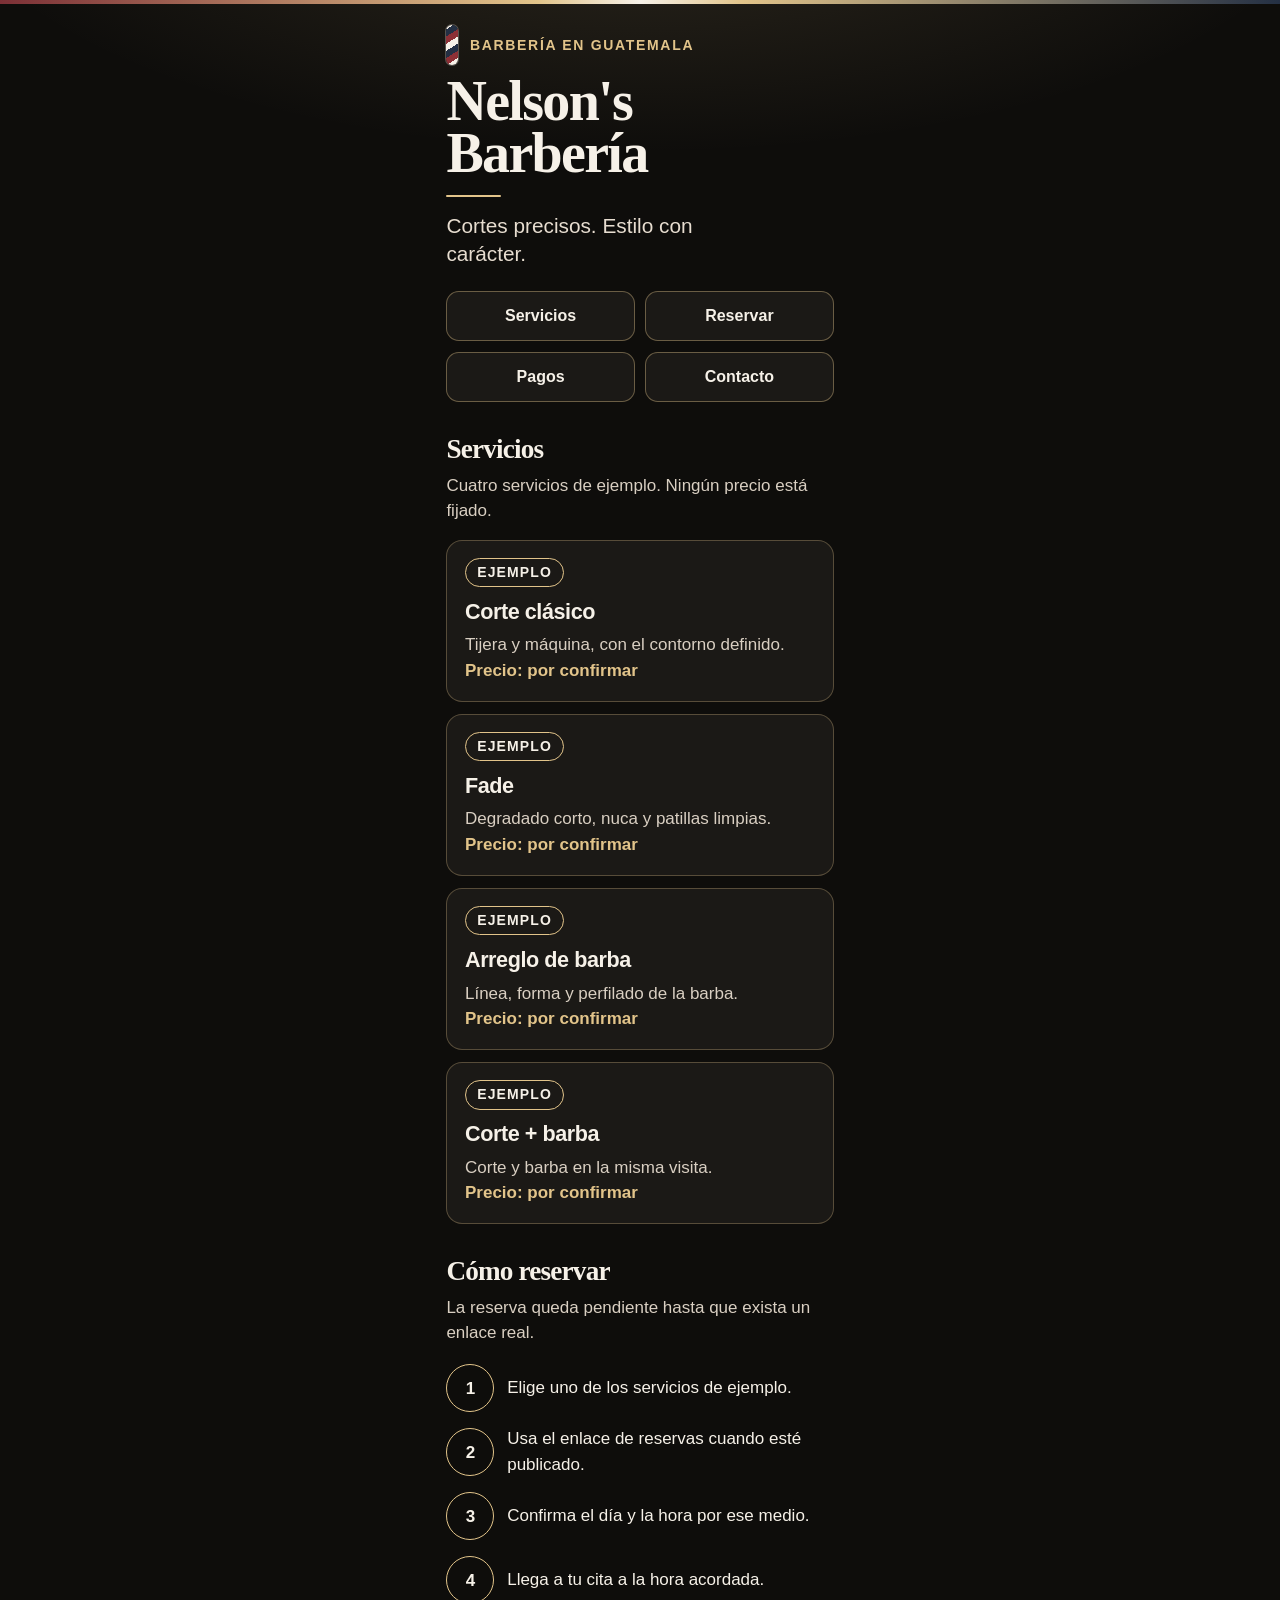
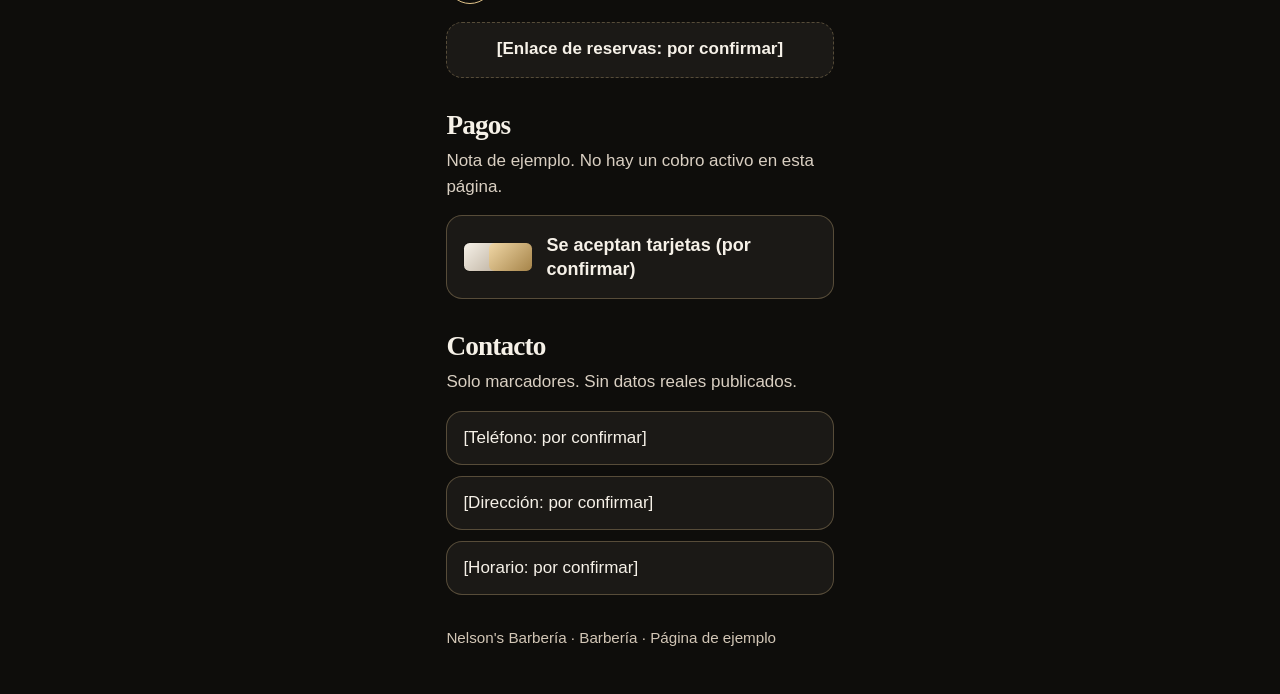
==== barberia/index.html @ 422c8b0a "Add barberia test page Co-authored-by: tikalzteca-dominator <tikalzteca-dominator@users.noreply.gith" ====
<!DOCTYPE html>
<html lang="es">
<head>
<meta charset="utf-8">
<meta name="viewport" content="width=device-width, initial-scale=1">
<meta name="color-scheme" content="dark">
<meta name="robots" content="noindex">
<meta name="description" content="Nelson's Barbería, barbería. Página de ejemplo con servicios, reservas y contacto por confirmar.">
<title>Nelson's Barbería</title>
<style>
  *, *::before, *::after { box-sizing: border-box; }
  html { text-size-adjust: 100%; scroll-behavior: smooth; }
  body {
    margin: 0;
    color: #f6f1e8;
    background:
      radial-gradient(80rem 32rem at 50% -8rem, rgba(226, 196, 138, 0.16), transparent 55%),
      #0e0d0b;
    font-family: "Segoe UI", Roboto, "Helvetica Neue", Arial, sans-serif;
    font-size: 1.0625rem;
    line-height: 1.5;
    -webkit-font-smoothing: antialiased;
  }
  body::before {
    content: "";
    display: block;
    height: 0.22rem;
    background: linear-gradient(90deg, #7c3036 0%, #e2c48a 42%, #f6f1e8 50%, #e2c48a 58%, #243044 100%);
  }
  .wrap {
    width: 100%;
    max-width: 26.5rem;
    margin: 0 auto;
    padding: 1.35rem 1.15rem 2.75rem;
  }
  .brandline {
    display: flex;
    align-items: center;
    gap: 0.75rem;
  }
  .pole {
    width: 0.72rem;
    height: 2.5rem;
    flex: 0 0 auto;
    border-radius: 999px;
    background: repeating-linear-gradient(
      -32deg,
      #f6f1e8 0 0.38rem,
      #8d3036 0.38rem 0.76rem,
      #243044 0.76rem 1.14rem
    );
    box-shadow: 0 0 0 1px rgba(246, 241, 232, 0.28);
  }
  .eyebrow {
    margin: 0;
    color: #e2c48a;
    font-size: 0.875rem;
    font-weight: 700;
    letter-spacing: 0.12em;
    text-transform: uppercase;
  }
  h1, h2 {
    font-family: Georgia, "Times New Roman", Times, serif;
    font-weight: 600;
    letter-spacing: -0.03em;
  }
  h1 {
    margin: 0.7rem 0 0;
    font-size: 3.5rem;
    line-height: 0.92;
  }
  .rule {
    width: 3.4rem;
    height: 0.18rem;
    margin: 0.95rem 0 0.9rem;
    border-radius: 999px;
    background: #e2c48a;
  }
  .tagline {
    margin: 0;
    max-width: 16rem;
    color: #e7ddd0;
    font-size: 1.3rem;
    line-height: 1.35;
  }
  .nav {
    display: grid;
    grid-template-columns: 1fr 1fr;
    gap: 0.65rem;
    margin-top: 1.45rem;
  }
  .nav a {
    min-height: 3.15rem;
    display: flex;
    align-items: center;
    justify-content: center;
    padding: 0.7rem 0.8rem;
    border: 1px solid rgba(226, 196, 138, 0.4);
    border-radius: 0.8rem;
    background: #1b1916;
    color: #f6f1e8;
    font-size: 1rem;
    font-weight: 650;
    text-decoration: none;
  }
  .nav a:focus-visible {
    outline: 2px solid #e2c48a;
    outline-offset: 3px;
  }
  section { margin-top: 2rem; scroll-margin-top: 0.8rem; }
  h2 { margin: 0 0 0.45rem; font-size: 1.7rem; line-height: 1.15; }
  .lead { margin: 0 0 1rem; color: #d9cfc2; }
  .card, .contact li, .pay, .slot {
    background: #1b1916;
    border: 1px solid rgba(226, 196, 138, 0.3);
    border-radius: 1rem;
  }
  .card { padding: 1.05rem 1.1rem 1.1rem; margin: 0 0 0.75rem; }
  .badge {
    display: inline-flex;
    align-items: center;
    min-height: 1.85rem;
    margin: 0;
    padding: 0.15rem 0.7rem;
    border: 1px solid #e2c48a;
    border-radius: 999px;
    color: #f6f1e8;
    font-size: 0.875rem;
    font-weight: 700;
    letter-spacing: 0.08em;
    text-transform: uppercase;
  }
  .card h3 {
    margin: 0.55rem 0 0.25rem;
    font-size: 1.35rem;
    font-weight: 700;
    letter-spacing: -0.02em;
  }
  .card p, .steps p { margin: 0; }
  .desc { color: #d9cfc2; }
  .price {
    margin-top: 0.75rem;
    color: #e2c48a;
    font-weight: 700;
  }
  .steps {
    margin: 0 0 1rem;
    padding: 0;
    list-style: none;
    counter-reset: paso;
  }
  .steps li {
    counter-increment: paso;
    display: grid;
    grid-template-columns: 3rem 1fr;
    gap: 0.8rem;
    align-items: center;
    min-height: 3.25rem;
    margin: 0 0 0.75rem;
  }
  .steps li::before {
    content: counter(paso);
    width: 3rem;
    height: 3rem;
    line-height: 3rem;
    border: 1px solid #e2c48a;
    border-radius: 50%;
    color: #f6f1e8;
    font-weight: 700;
    text-align: center;
  }
  .slot {
    min-height: 3.5rem;
    display: flex;
    align-items: center;
    justify-content: center;
    margin: 0;
    padding: 0.95rem 1rem;
    border-style: dashed;
    color: #f6f1e8;
    font-size: 1.0625rem;
    font-weight: 650;
    line-height: 1.35;
    text-align: center;
  }
  .pay {
    display: flex;
    align-items: center;
    gap: 0.9rem;
    min-height: 5.2rem;
    padding: 1rem 1.05rem;
  }
  .plastics { display: flex; align-items: center; flex: 0 0 auto; }
  .plastic {
    display: block;
    width: 2.7rem;
    height: 1.8rem;
    border-radius: 0.35rem;
    background: linear-gradient(135deg, #f0d7a6, #a68449);
  }
  .plastic.back {
    margin-right: -1.15rem;
    background: linear-gradient(135deg, #f6f1e8, #b7aa98);
    box-shadow: 0 0 0 1px rgba(14, 13, 11, 0.35);
  }
  .pay p { margin: 0; font-size: 1.125rem; font-weight: 700; line-height: 1.35; }
  .contact { margin: 0; padding: 0; list-style: none; }
  .contact li {
    min-height: 3.35rem;
    display: flex;
    align-items: center;
    margin: 0 0 0.65rem;
    padding: 0.85rem 1rem;
    font-size: 1.0625rem;
  }
  footer {
    margin-top: 2rem;
    color: #d2c6b6;
    font-size: 0.95rem;
  }
  footer p { margin: 0; }
</style>
</head>
<body>
  <div class="wrap">
    <header class="hero">
      <div class="brandline">
        <span class="pole" aria-hidden="true"></span>
        <p class="eyebrow">Barbería en Guatemala</p>
      </div>
      <h1>Nelson's Barbería</h1>
      <div class="rule" aria-hidden="true"></div>
      <p class="tagline">Cortes precisos. Estilo con carácter.</p>
      <nav class="nav" aria-label="Secciones">
        <a href="#servicios">Servicios</a>
        <a href="#reservar">Reservar</a>
        <a href="#pagos">Pagos</a>
        <a href="#contacto">Contacto</a>
      </nav>
    </header>

    <main>
      <section id="servicios" aria-labelledby="titulo-servicios">
        <h2 id="titulo-servicios">Servicios</h2>
        <p class="lead">Cuatro servicios de ejemplo. Ningún precio está fijado.</p>
        <article class="card">
          <p class="badge">Ejemplo</p>
          <h3>Corte clásico</h3>
          <p class="desc">Tijera y máquina, con el contorno definido.</p>
          <p class="price">Precio: por confirmar</p>
        </article>
        <article class="card">
          <p class="badge">Ejemplo</p>
          <h3>Fade</h3>
          <p class="desc">Degradado corto, nuca y patillas limpias.</p>
          <p class="price">Precio: por confirmar</p>
        </article>
        <article class="card">
          <p class="badge">Ejemplo</p>
          <h3>Arreglo de barba</h3>
          <p class="desc">Línea, forma y perfilado de la barba.</p>
          <p class="price">Precio: por confirmar</p>
        </article>
        <article class="card">
          <p class="badge">Ejemplo</p>
          <h3>Corte + barba</h3>
          <p class="desc">Corte y barba en la misma visita.</p>
          <p class="price">Precio: por confirmar</p>
        </article>
      </section>

      <section id="reservar" aria-labelledby="titulo-reservar">
        <h2 id="titulo-reservar">Cómo reservar</h2>
        <p class="lead">La reserva queda pendiente hasta que exista un enlace real.</p>
        <ol class="steps">
          <li><p>Elige uno de los servicios de ejemplo.</p></li>
          <li><p>Usa el enlace de reservas cuando esté publicado.</p></li>
          <li><p>Confirma el día y la hora por ese medio.</p></li>
          <li><p>Llega a tu cita a la hora acordada.</p></li>
        </ol>
        <p class="slot">[Enlace de reservas: por confirmar]</p>
      </section>

      <section id="pagos" aria-labelledby="titulo-pagos">
        <h2 id="titulo-pagos">Pagos</h2>
        <p class="lead">Nota de ejemplo. No hay un cobro activo en esta página.</p>
        <div class="pay">
          <div class="plastics" aria-hidden="true">
            <span class="plastic back"></span>
            <span class="plastic"></span>
          </div>
          <p>Se aceptan tarjetas (por confirmar)</p>
        </div>
      </section>

      <section id="contacto" aria-labelledby="titulo-contacto">
        <h2 id="titulo-contacto">Contacto</h2>
        <p class="lead">Solo marcadores. Sin datos reales publicados.</p>
        <ul class="contact">
          <li>[Teléfono: por confirmar]</li>
          <li>[Dirección: por confirmar]</li>
          <li>[Horario: por confirmar]</li>
        </ul>
      </section>
    </main>

    <footer>
      <p>Nelson's Barbería · Barbería · Página de ejemplo</p>
    </footer>
  </div>
</body>
</html>
<!-- 65 67 -->
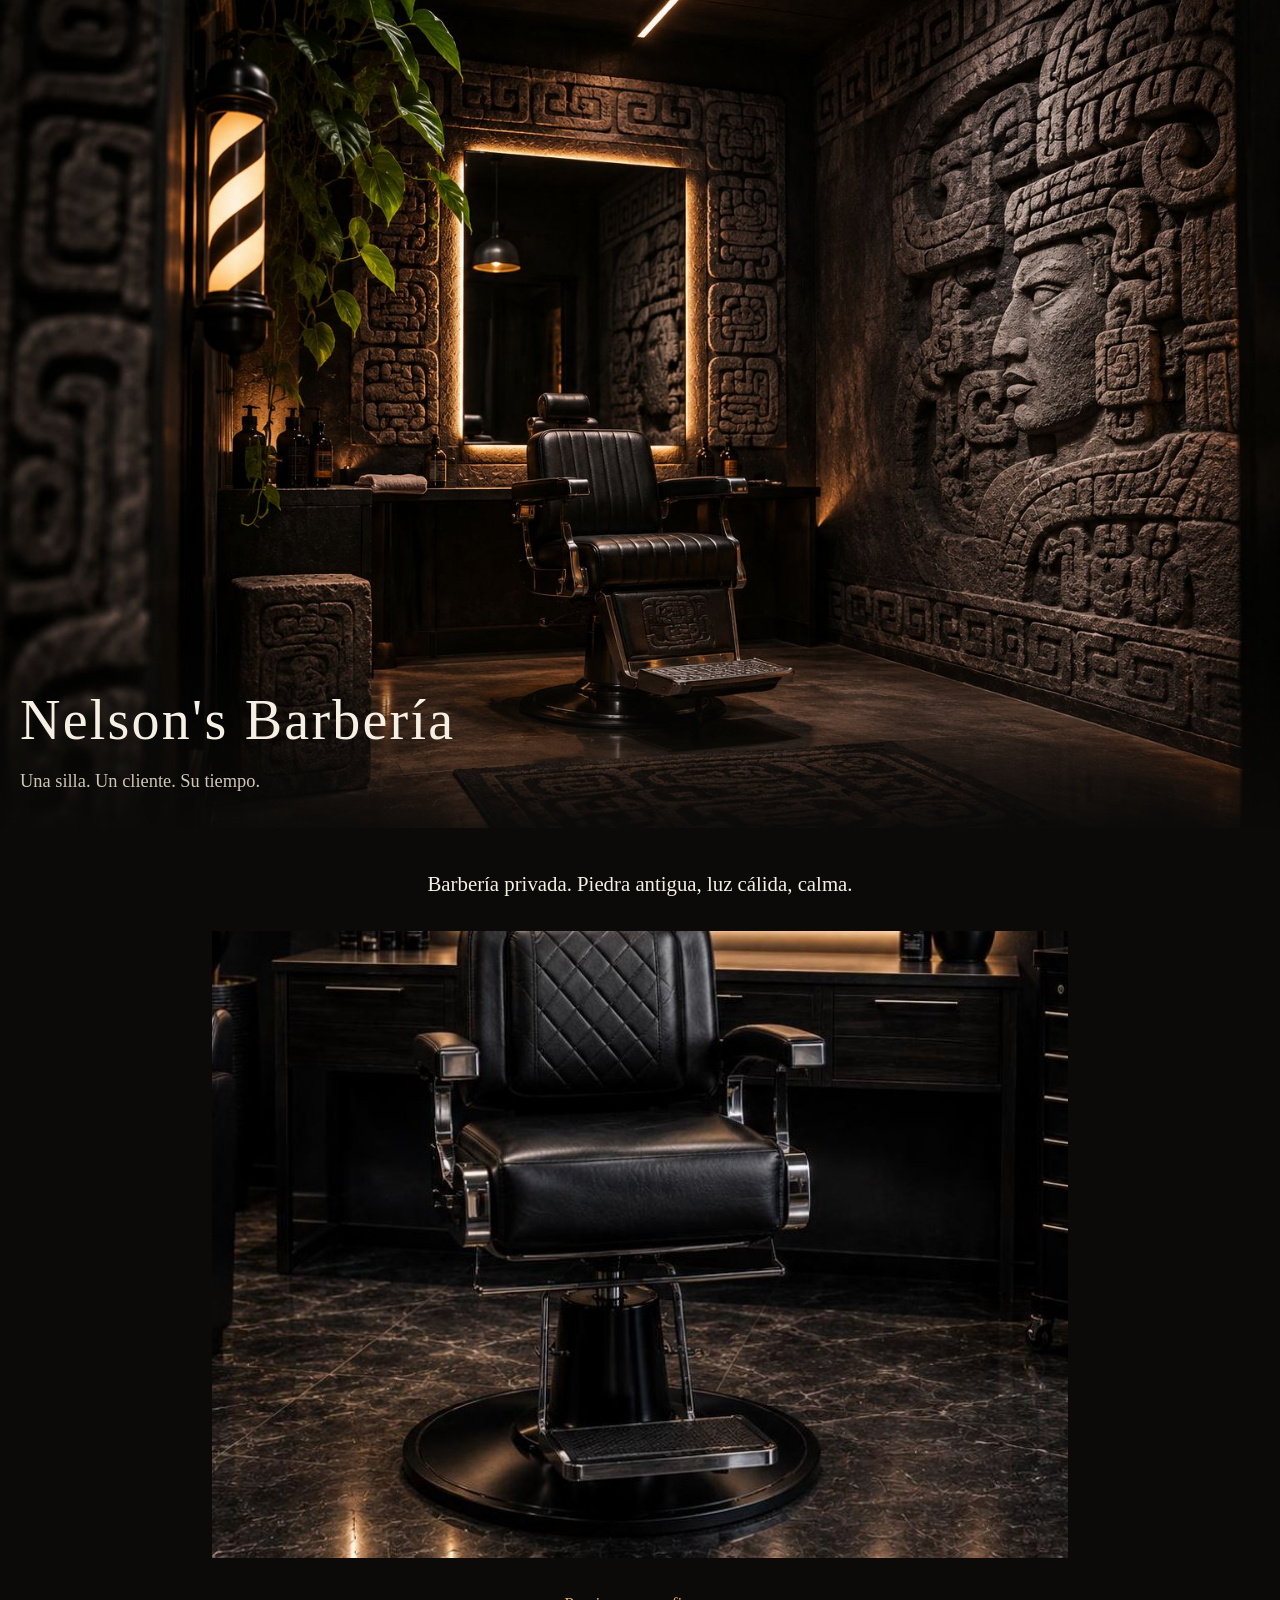
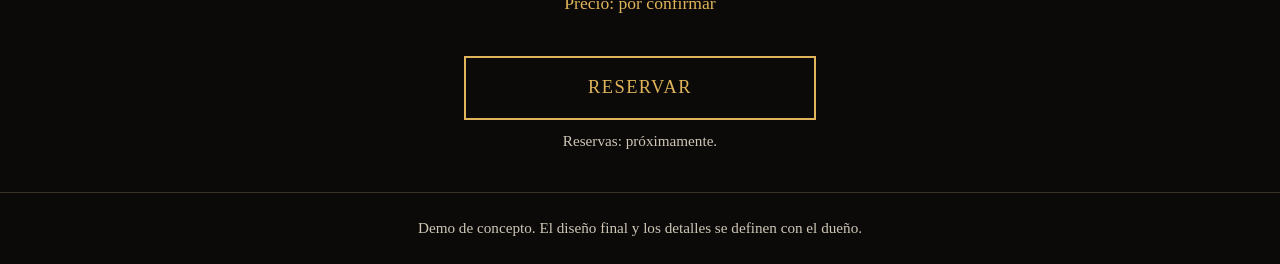
==== commit 9bb8db4d: "Update barberia concept page Co-authored-by: tikalzteca-dominator <tikalzteca-dominator@users.norepl" ====
--- a/barberia/index.html
+++ b/barberia/index.html
@@ -1,313 +1,41 @@
-<!DOCTYPE html>
+<!doctype html>
 <html lang="es">
 <head>
 <meta charset="utf-8">
 <meta name="viewport" content="width=device-width, initial-scale=1">
-<meta name="color-scheme" content="dark">
-<meta name="robots" content="noindex">
-<meta name="description" content="Nelson's Barbería, barbería. Página de ejemplo con servicios, reservas y contacto por confirmar.">
 <title>Nelson's Barbería</title>
 <style>
-  *, *::before, *::after { box-sizing: border-box; }
-  html { text-size-adjust: 100%; scroll-behavior: smooth; }
-  body {
-    margin: 0;
-    color: #f6f1e8;
-    background:
-      radial-gradient(80rem 32rem at 50% -8rem, rgba(226, 196, 138, 0.16), transparent 55%),
-      #0e0d0b;
-    font-family: "Segoe UI", Roboto, "Helvetica Neue", Arial, sans-serif;
-    font-size: 1.0625rem;
-    line-height: 1.5;
-    -webkit-font-smoothing: antialiased;
-  }
-  body::before {
-    content: "";
-    display: block;
-    height: 0.22rem;
-    background: linear-gradient(90deg, #7c3036 0%, #e2c48a 42%, #f6f1e8 50%, #e2c48a 58%, #243044 100%);
-  }
-  .wrap {
-    width: 100%;
-    max-width: 26.5rem;
-    margin: 0 auto;
-    padding: 1.35rem 1.15rem 2.75rem;
-  }
-  .brandline {
-    display: flex;
-    align-items: center;
-    gap: 0.75rem;
-  }
-  .pole {
-    width: 0.72rem;
-    height: 2.5rem;
-    flex: 0 0 auto;
-    border-radius: 999px;
-    background: repeating-linear-gradient(
-      -32deg,
-      #f6f1e8 0 0.38rem,
-      #8d3036 0.38rem 0.76rem,
-      #243044 0.76rem 1.14rem
-    );
-    box-shadow: 0 0 0 1px rgba(246, 241, 232, 0.28);
-  }
-  .eyebrow {
-    margin: 0;
-    color: #e2c48a;
-    font-size: 0.875rem;
-    font-weight: 700;
-    letter-spacing: 0.12em;
-    text-transform: uppercase;
-  }
-  h1, h2 {
-    font-family: Georgia, "Times New Roman", Times, serif;
-    font-weight: 600;
-    letter-spacing: -0.03em;
-  }
-  h1 {
-    margin: 0.7rem 0 0;
-    font-size: 3.5rem;
-    line-height: 0.92;
-  }
-  .rule {
-    width: 3.4rem;
-    height: 0.18rem;
-    margin: 0.95rem 0 0.9rem;
-    border-radius: 999px;
-    background: #e2c48a;
-  }
-  .tagline {
-    margin: 0;
-    max-width: 16rem;
-    color: #e7ddd0;
-    font-size: 1.3rem;
-    line-height: 1.35;
-  }
-  .nav {
-    display: grid;
-    grid-template-columns: 1fr 1fr;
-    gap: 0.65rem;
-    margin-top: 1.45rem;
-  }
-  .nav a {
-    min-height: 3.15rem;
-    display: flex;
-    align-items: center;
-    justify-content: center;
-    padding: 0.7rem 0.8rem;
-    border: 1px solid rgba(226, 196, 138, 0.4);
-    border-radius: 0.8rem;
-    background: #1b1916;
-    color: #f6f1e8;
-    font-size: 1rem;
-    font-weight: 650;
-    text-decoration: none;
-  }
-  .nav a:focus-visible {
-    outline: 2px solid #e2c48a;
-    outline-offset: 3px;
-  }
-  section { margin-top: 2rem; scroll-margin-top: 0.8rem; }
-  h2 { margin: 0 0 0.45rem; font-size: 1.7rem; line-height: 1.15; }
-  .lead { margin: 0 0 1rem; color: #d9cfc2; }
-  .card, .contact li, .pay, .slot {
-    background: #1b1916;
-    border: 1px solid rgba(226, 196, 138, 0.3);
-    border-radius: 1rem;
-  }
-  .card { padding: 1.05rem 1.1rem 1.1rem; margin: 0 0 0.75rem; }
-  .badge {
-    display: inline-flex;
-    align-items: center;
-    min-height: 1.85rem;
-    margin: 0;
-    padding: 0.15rem 0.7rem;
-    border: 1px solid #e2c48a;
-    border-radius: 999px;
-    color: #f6f1e8;
-    font-size: 0.875rem;
-    font-weight: 700;
-    letter-spacing: 0.08em;
-    text-transform: uppercase;
-  }
-  .card h3 {
-    margin: 0.55rem 0 0.25rem;
-    font-size: 1.35rem;
-    font-weight: 700;
-    letter-spacing: -0.02em;
-  }
-  .card p, .steps p { margin: 0; }
-  .desc { color: #d9cfc2; }
-  .price {
-    margin-top: 0.75rem;
-    color: #e2c48a;
-    font-weight: 700;
-  }
-  .steps {
-    margin: 0 0 1rem;
-    padding: 0;
-    list-style: none;
-    counter-reset: paso;
-  }
-  .steps li {
-    counter-increment: paso;
-    display: grid;
-    grid-template-columns: 3rem 1fr;
-    gap: 0.8rem;
-    align-items: center;
-    min-height: 3.25rem;
-    margin: 0 0 0.75rem;
-  }
-  .steps li::before {
-    content: counter(paso);
-    width: 3rem;
-    height: 3rem;
-    line-height: 3rem;
-    border: 1px solid #e2c48a;
-    border-radius: 50%;
-    color: #f6f1e8;
-    font-weight: 700;
-    text-align: center;
-  }
-  .slot {
-    min-height: 3.5rem;
-    display: flex;
-    align-items: center;
-    justify-content: center;
-    margin: 0;
-    padding: 0.95rem 1rem;
-    border-style: dashed;
-    color: #f6f1e8;
-    font-size: 1.0625rem;
-    font-weight: 650;
-    line-height: 1.35;
-    text-align: center;
-  }
-  .pay {
-    display: flex;
-    align-items: center;
-    gap: 0.9rem;
-    min-height: 5.2rem;
-    padding: 1rem 1.05rem;
-  }
-  .plastics { display: flex; align-items: center; flex: 0 0 auto; }
-  .plastic {
-    display: block;
-    width: 2.7rem;
-    height: 1.8rem;
-    border-radius: 0.35rem;
-    background: linear-gradient(135deg, #f0d7a6, #a68449);
-  }
-  .plastic.back {
-    margin-right: -1.15rem;
-    background: linear-gradient(135deg, #f6f1e8, #b7aa98);
-    box-shadow: 0 0 0 1px rgba(14, 13, 11, 0.35);
-  }
-  .pay p { margin: 0; font-size: 1.125rem; font-weight: 700; line-height: 1.35; }
-  .contact { margin: 0; padding: 0; list-style: none; }
-  .contact li {
-    min-height: 3.35rem;
-    display: flex;
-    align-items: center;
-    margin: 0 0 0.65rem;
-    padding: 0.85rem 1rem;
-    font-size: 1.0625rem;
-  }
-  footer {
-    margin-top: 2rem;
-    color: #d2c6b6;
-    font-size: 0.95rem;
-  }
-  footer p { margin: 0; }
+:root{--bg:#0b0a09;--fg:#f5efe4;--gold:#e0b45a;--muted:#cfc6b6}
+*{box-sizing:border-box;margin:0}
+body{background:var(--bg);color:var(--fg);font-family:Georgia,"Times New Roman",serif;line-height:1.5}
+img{display:block;width:100%;height:auto}
+.hero{position:relative}
+.hero img{max-height:92vh;object-fit:cover}
+.hero .t{position:absolute;left:0;right:0;bottom:0;padding:2rem 1.25rem;background:linear-gradient(transparent,rgba(11,10,9,.92))}
+h1{font-size:clamp(2rem,7vw,3.5rem);font-weight:normal;letter-spacing:.04em}
+.sub{color:var(--muted);font-size:1.15rem;margin-top:.4rem}
+main{max-width:56rem;margin:0 auto;padding:2.5rem 1.25rem}
+.line{font-size:1.3rem;text-align:center;margin:0 0 2rem}
+.btn{display:block;width:100%;max-width:22rem;margin:2.5rem auto 0;padding:1rem;border:2px solid var(--gold);background:transparent;color:var(--gold);font:inherit;font-size:1.15rem;letter-spacing:.08em;text-transform:uppercase;cursor:not-allowed}
+.btn:focus{outline:3px solid var(--fg);outline-offset:3px}
+.note{color:var(--muted);text-align:center;font-size:.95rem;margin-top:.6rem}
+.price{text-align:center;color:var(--gold);margin-top:2rem;font-size:1.1rem}
+footer{border-top:1px solid #3a332a;padding:1.5rem 1.25rem;text-align:center;color:var(--muted);font-size:.95rem}
 </style>
 </head>
 <body>
-  <div class="wrap">
-    <header class="hero">
-      <div class="brandline">
-        <span class="pole" aria-hidden="true"></span>
-        <p class="eyebrow">Barbería en Guatemala</p>
-      </div>
-      <h1>Nelson's Barbería</h1>
-      <div class="rule" aria-hidden="true"></div>
-      <p class="tagline">Cortes precisos. Estilo con carácter.</p>
-      <nav class="nav" aria-label="Secciones">
-        <a href="#servicios">Servicios</a>
-        <a href="#reservar">Reservar</a>
-        <a href="#pagos">Pagos</a>
-        <a href="#contacto">Contacto</a>
-      </nav>
-    </header>
-
-    <main>
-      <section id="servicios" aria-labelledby="titulo-servicios">
-        <h2 id="titulo-servicios">Servicios</h2>
-        <p class="lead">Cuatro servicios de ejemplo. Ningún precio está fijado.</p>
-        <article class="card">
-          <p class="badge">Ejemplo</p>
-          <h3>Corte clásico</h3>
-          <p class="desc">Tijera y máquina, con el contorno definido.</p>
-          <p class="price">Precio: por confirmar</p>
-        </article>
-        <article class="card">
-          <p class="badge">Ejemplo</p>
-          <h3>Fade</h3>
-          <p class="desc">Degradado corto, nuca y patillas limpias.</p>
-          <p class="price">Precio: por confirmar</p>
-        </article>
-        <article class="card">
-          <p class="badge">Ejemplo</p>
-          <h3>Arreglo de barba</h3>
-          <p class="desc">Línea, forma y perfilado de la barba.</p>
-          <p class="price">Precio: por confirmar</p>
-        </article>
-        <article class="card">
-          <p class="badge">Ejemplo</p>
-          <h3>Corte + barba</h3>
-          <p class="desc">Corte y barba en la misma visita.</p>
-          <p class="price">Precio: por confirmar</p>
-        </article>
-      </section>
-
-      <section id="reservar" aria-labelledby="titulo-reservar">
-        <h2 id="titulo-reservar">Cómo reservar</h2>
-        <p class="lead">La reserva queda pendiente hasta que exista un enlace real.</p>
-        <ol class="steps">
-          <li><p>Elige uno de los servicios de ejemplo.</p></li>
-          <li><p>Usa el enlace de reservas cuando esté publicado.</p></li>
-          <li><p>Confirma el día y la hora por ese medio.</p></li>
-          <li><p>Llega a tu cita a la hora acordada.</p></li>
-        </ol>
-        <p class="slot">[Enlace de reservas: por confirmar]</p>
-      </section>
-
-      <section id="pagos" aria-labelledby="titulo-pagos">
-        <h2 id="titulo-pagos">Pagos</h2>
-        <p class="lead">Nota de ejemplo. No hay un cobro activo en esta página.</p>
-        <div class="pay">
-          <div class="plastics" aria-hidden="true">
-            <span class="plastic back"></span>
-            <span class="plastic"></span>
-          </div>
-          <p>Se aceptan tarjetas (por confirmar)</p>
-        </div>
-      </section>
-
-      <section id="contacto" aria-labelledby="titulo-contacto">
-        <h2 id="titulo-contacto">Contacto</h2>
-        <p class="lead">Solo marcadores. Sin datos reales publicados.</p>
-        <ul class="contact">
-          <li>[Teléfono: por confirmar]</li>
-          <li>[Dirección: por confirmar]</li>
-          <li>[Horario: por confirmar]</li>
-        </ul>
-      </section>
-    </main>
-
-    <footer>
-      <p>Nelson's Barbería · Barbería · Página de ejemplo</p>
-    </footer>
-  </div>
+<section class="hero">
+<img src="img/hero.jpg" alt="Sala de barbería con una silla, paredes de piedra tallada maya y luz dorada" width="1536" height="1024">
+<div class="t"><h1>Nelson's Barbería</h1><p class="sub">Una silla. Un cliente. Su tiempo.</p></div>
+</section>
+<main>
+<p class="line">Barbería privada. Piedra antigua, luz cálida, calma.</p>
+<img src="img/silla.jpg" alt="Silla de barbero negra con detalles metálicos" width="833" height="610" loading="lazy">
+<p class="price">Precio: por confirmar</p>
+<button class="btn" type="button" disabled aria-disabled="true">Reservar</button>
+<p class="note">Reservas: próximamente.</p>
+</main>
+<footer>Demo de concepto. El diseño final y los detalles se definen con el dueño.</footer>
 </body>
 </html>
 <!-- 65 67 -->
